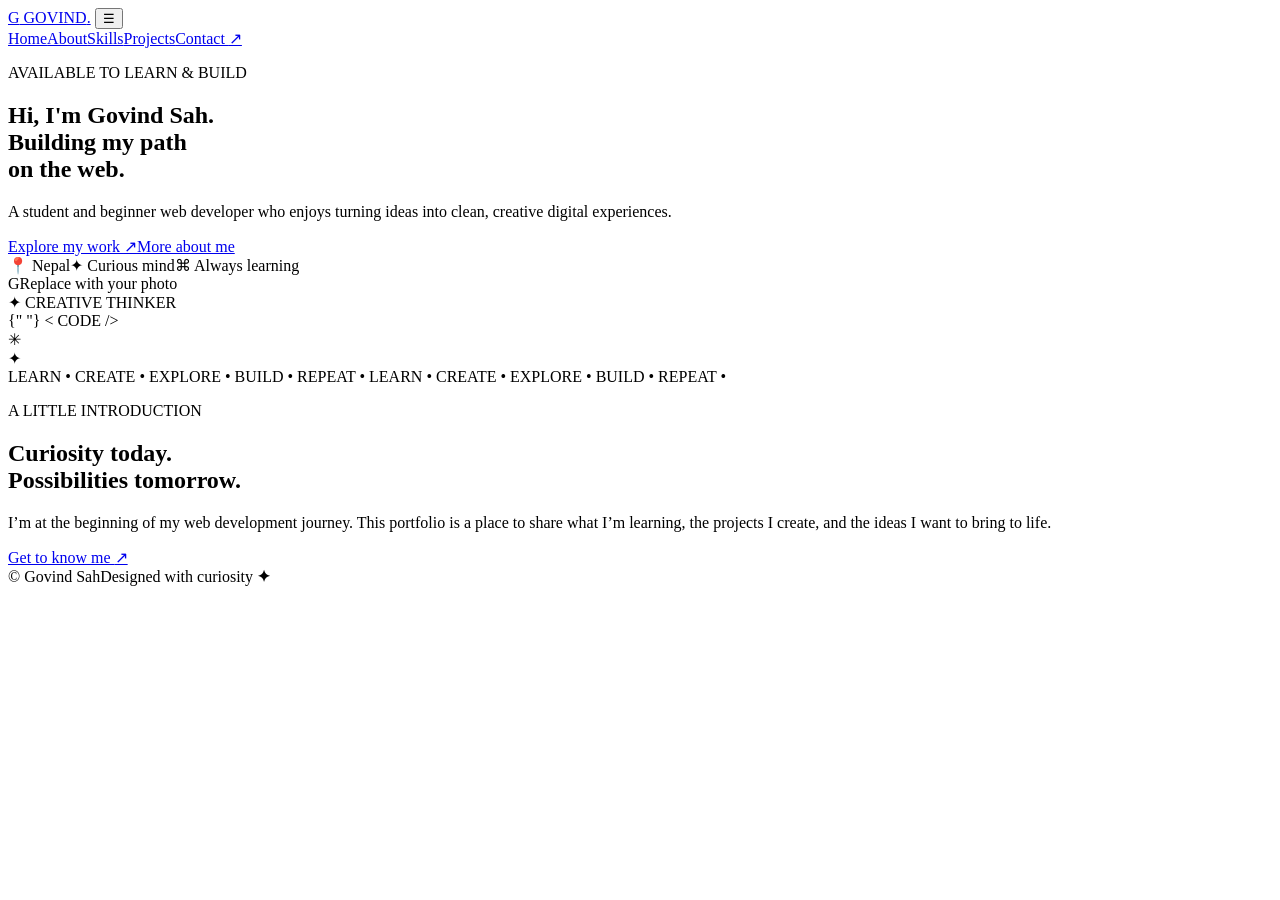
==== index.html @ 110ead77 "Add files via upload" ====
<!DOCTYPE html>
<html lang="en">

<head>
  <meta charset="UTF-8">
  <meta name="viewport" content="width=device-width, initial-scale=1.0">
  <meta name="description"
    content="Govind Sah — student and beginner web developer. Explore my skills, projects and contact details.">
  <title>Govind Sah | Portfolio</title>
  <link rel="preconnect" href="https://fonts.googleapis.com">
  <link rel="preconnect" href="https://fonts.gstatic.com" crossorigin>

  <link
    href="https://fonts.googleapis.com/css2?family=DM+Sans:wght@400;500;600;700&family=Space+Grotesk:wght@500;600;700&display=swap"
    rel="stylesheet">
  <link rel="stylesheet" href="css/style.css">
  <script src="js/script.js" defer></script>
</head>

<body>
  <header class="site-header"><a class="brand" href="index.html"><span class="brand-mark">G</span> GOVIND<span
        class="brand-dot">.</span></a>
    <button class="menu-toggle" aria-label="Open navigation" aria-expanded="false">☰</button>
    <nav class="nav-links"><a class="active" href="index.html">Home</a><a href="about.html">About</a><a
        href="skills.html">Skills</a><a href="projects.html">Projects</a><a class="nav-cta" href="contact.html">Contact
        <span>↗</span></a></nav>
  </header>
  <main>
    <section class="hero section-wrap">
      <div class="hero-copy">
        <p class="eyebrow"><span class="status-dot"></span> AVAILABLE TO LEARN & BUILD</p>
        <h1>Hi, I'm <span class="gradient-text">Govind Sah.</span><br>Building my path<br>on the <span
            class="outline-text">web.</span></h1>
        <p class="hero-lead">A student and beginner web developer who enjoys turning ideas into clean, creative digital
          experiences.</p>
        <div class="hero-actions"><a class="button button-primary" href="projects.html">Explore my work
            <span>↗</span></a><a class="button button-ghost" href="about.html">More about me</a></div>
        <div class="hero-meta"><span>📍 Nepal</span><span>✦ Curious mind</span><span>⌘ Always learning</span></div>
      </div>
      <div class="hero-visual">
        <div class="orbit orbit-one"></div>
        <div class="orbit orbit-two"></div>
        <div class="profile-frame">
          <div class="profile-placeholder">
            <span class="profile-initial">G</span><span class="photo-hint">Replace with
              your photo</span>
           
          </div>
        </div>
        <div class="floating-tag tag-top">✦ CREATIVE THINKER</div>
        <div class="floating-tag tag-bottom">{" "} &lt; CODE /&gt; </div>
        <div class="spark spark-one">✳</div>
        <div class="spark spark-two">✦</div>
      </div>
    </section>
    <section class="ticker">
      <div>LEARN • CREATE • EXPLORE • BUILD • REPEAT • LEARN • CREATE • EXPLORE • BUILD • REPEAT •</div>
    </section>
    <section class="section-wrap intro-strip">
      <div>
        <p class="eyebrow">A LITTLE INTRODUCTION</p>
        <h2>Curiosity today.<br><span class="gradient-text">Possibilities tomorrow.</span></h2>
      </div>
      <p>I’m at the beginning of my web development journey. This portfolio is a place to share what I’m learning, the
        projects I create, and the ideas I want to bring to life.</p><a class="text-link" href="about.html">Get to know
        me <span>↗</span></a>
    </section>
  </main>
  <footer class="footer"><span>© <span data-year></span> Govind Sah</span><span>Designed with curiosity <b>✦</b></span>
  </footer>
</body>

</html>
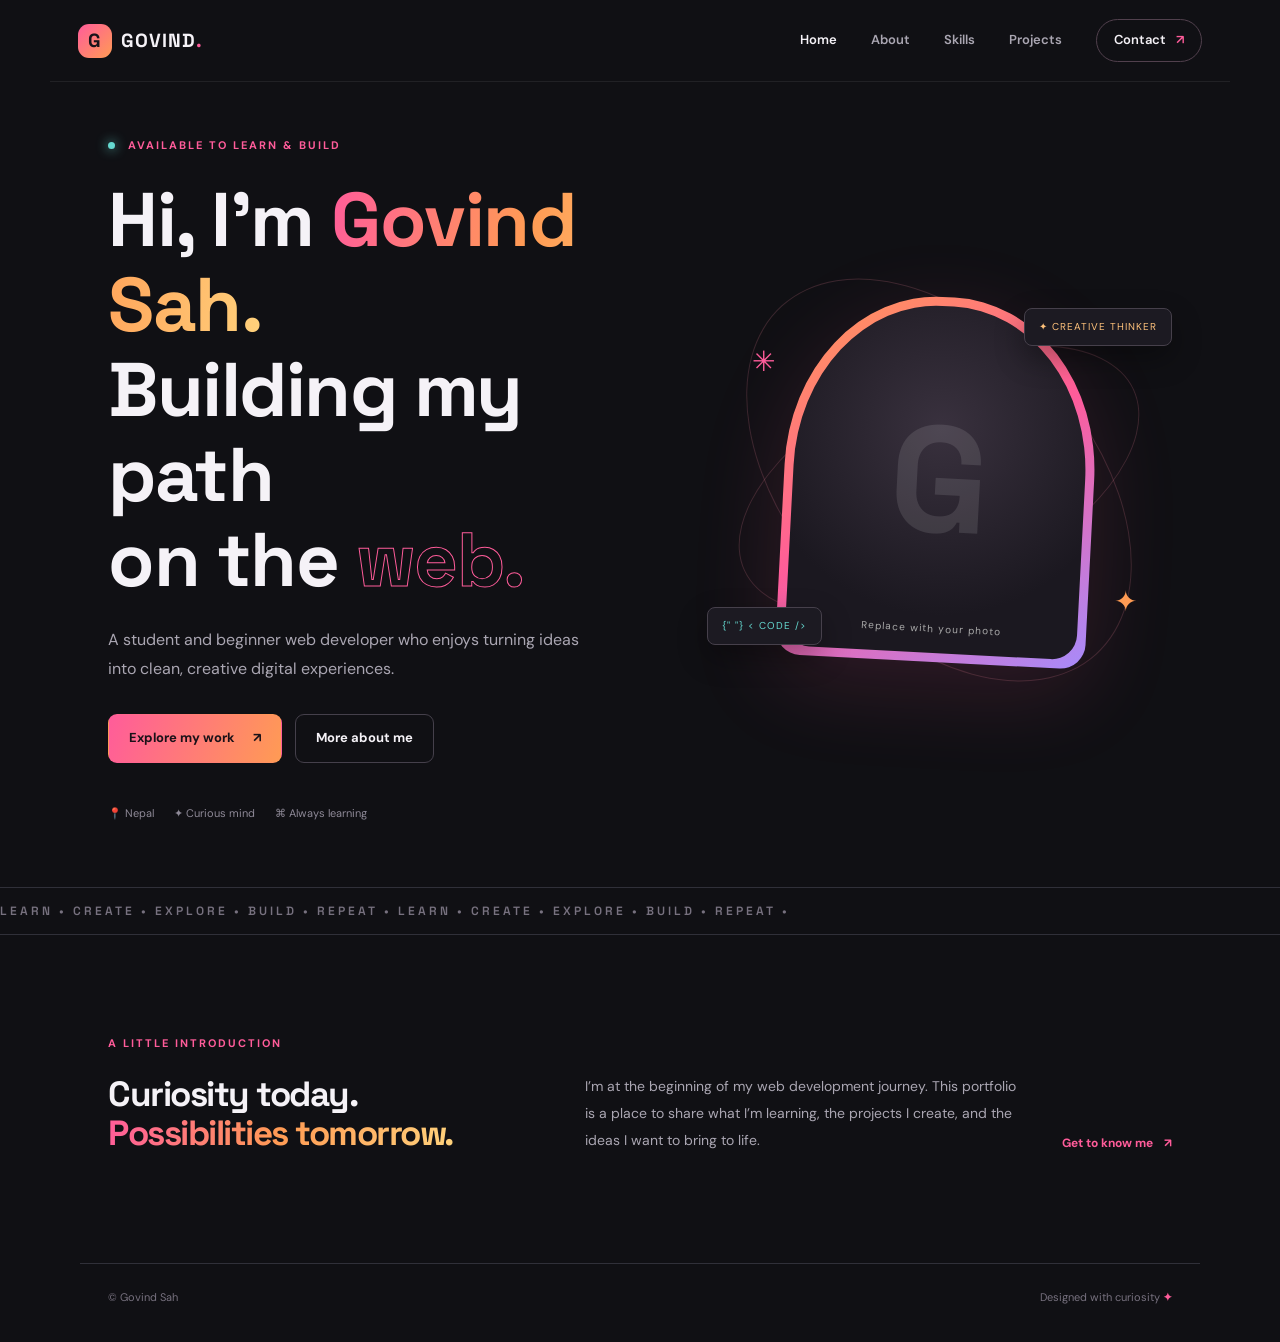
==== commit e46e46d9: "Update index.html" ====
--- a/index.html
+++ b/index.html
@@ -13,7 +13,7 @@
   <link
     href="https://fonts.googleapis.com/css2?family=DM+Sans:wght@400;500;600;700&family=Space+Grotesk:wght@500;600;700&display=swap"
     rel="stylesheet">
-  <link rel="stylesheet" href="css/style.css">
+  <link rel="stylesheet" href="style.css">
   <script src="js/script.js" defer></script>
 </head>
 
@@ -70,4 +70,4 @@
   </footer>
 </body>
 
-</html>+</html>
--- a/style.css
+++ b/style.css
@@ -0,0 +1,909 @@
+* {
+    box-sizing: border-box
+}
+
+:root {
+    --bg: #101014;
+    --panel: #19191f;
+    --panel2: #202027;
+    --text: #f5f2f7;
+    --muted: #aaa6b2;
+    --line: #303039;
+    --pink: #ff5c9a;
+    --orange: #ff9b54;
+    --purple: #a78bfa;
+    --cyan: #65d9d0
+}
+
+html {
+    scroll-behavior: smooth
+}
+
+body {
+    margin: 0;
+    background: var(--bg);
+    color: var(--text);
+    font-family: "DM Sans", sans-serif;
+    line-height: 1.6
+}
+
+a {
+    color: inherit;
+    text-decoration: none
+}
+
+.site-header {
+    height: 82px;
+    max-width: 1180px;
+    padding: 0 28px;
+    margin: auto;
+    display: flex;
+    align-items: center;
+    justify-content: space-between;
+    border-bottom: 1px solid rgba(255, 255, 255, .07)
+}
+
+.brand {
+    font: 700 19px "Space Grotesk";
+    letter-spacing: 1px;
+    display: flex;
+    align-items: center;
+    gap: 9px
+}
+
+.brand-mark {
+    display: grid;
+    place-items: center;
+    width: 34px;
+    height: 34px;
+    border-radius: 11px;
+    background: linear-gradient(135deg, var(--pink), var(--orange));
+    color: #17131a
+}
+
+.brand-dot {
+    color: var(--pink);
+    margin-left: -9px
+}
+
+.nav-links {
+    display: flex;
+    align-items: center;
+    gap: 34px;
+    color: var(--muted);
+    font-size: 13px;
+    font-weight: 600
+}
+
+.nav-links a:hover,
+.nav-links a.active {
+    color: var(--text)
+}
+
+.nav-cta {
+    border: 1px solid #51404d;
+    border-radius: 30px;
+    padding: 10px 17px;
+    color: var(--text) !important
+}
+
+.nav-cta span {
+    color: var(--pink);
+    margin-left: 7px
+}
+
+.menu-toggle {
+    display: none;
+    background: none;
+    border: 0;
+    color: var(--text);
+    font-size: 25px
+}
+
+.section-wrap {
+    max-width: 1120px;
+    margin: auto;
+    padding-left: 28px;
+    padding-right: 28px
+}
+
+.hero {
+    min-height: 650px;
+    display: grid;
+    grid-template-columns: 1.1fr .9fr;
+    align-items: center;
+    gap: 30px;
+    padding-top: 55px;
+    padding-bottom: 65px
+}
+
+.eyebrow {
+    font-size: 11px;
+    letter-spacing: 2px;
+    font-weight: 700;
+    color: var(--pink);
+    margin: 0 0 22px
+}
+
+.status-dot {
+    display: inline-block;
+    width: 7px;
+    height: 7px;
+    background: var(--cyan);
+    border-radius: 50%;
+    margin-right: 8px;
+    box-shadow: 0 0 12px var(--cyan)
+}
+
+h1,
+h2,
+h3 {
+    font-family: "Space Grotesk", sans-serif;
+    line-height: 1.12;
+    letter-spacing: -1.5px
+}
+
+.hero h1 {
+    font-size: clamp(48px, 6.2vw, 76px);
+    margin: 0 0 24px
+}
+
+.gradient-text {
+    background: linear-gradient(100deg, var(--pink), var(--orange), #ffd27c);
+    -webkit-background-clip: text;
+    background-clip: text;
+    color: transparent
+}
+
+.outline-text {
+    color: transparent;
+    -webkit-text-stroke: 1px var(--pink)
+}
+
+.hero-lead,
+.page-lead {
+    color: var(--muted);
+    font-size: 16px;
+    max-width: 500px;
+    line-height: 1.8
+}
+
+.hero-actions {
+    display: flex;
+    gap: 13px;
+    margin-top: 30px;
+    flex-wrap: wrap
+}
+
+.button {
+    display: inline-flex;
+    align-items: center;
+    justify-content: center;
+    gap: 18px;
+    padding: 13px 20px;
+    border-radius: 9px;
+    font-size: 13px;
+    font-weight: 700;
+    border: 1px solid transparent;
+    cursor: pointer;
+    transition: .2s
+}
+
+.button:hover {
+    transform: translateY(-3px)
+}
+
+.button-primary {
+    background: linear-gradient(110deg, var(--pink), var(--orange));
+    color: #1a1118
+}
+
+.button-ghost {
+    border-color: #45404b;
+    color: var(--text)
+}
+
+.hero-meta {
+    display: flex;
+    gap: 20px;
+    flex-wrap: wrap;
+    margin-top: 42px;
+    color: #8e8997;
+    font-size: 11px
+}
+
+.hero-visual {
+    height: 440px;
+    position: relative;
+    display: grid;
+    place-items: center
+}
+
+.profile-frame {
+    width: min(310px, 75%);
+    height: 365px;
+    border-radius: 48% 48% 25px 25px;
+    background: linear-gradient(145deg, #ff9b54, #ff5c9a 50%, #a78bfa);
+    padding: 9px;
+    transform: rotate(3deg);
+    box-shadow: 0 25px 90px #ff5c9a24
+}
+
+.profile-placeholder {
+    height: 100%;
+    width: 100%;
+    border-radius: inherit;
+    background: radial-gradient(circle at 50% 35%, #39313e, #1b1820 70%);
+    display: flex;
+    align-items: center;
+    justify-content: center;
+    flex-direction: column;
+    overflow: hidden
+}
+
+.profile-initial {
+    font: 700 150px "Space Grotesk";
+    color: #ffffff1c
+}
+
+.photo-hint {
+    font-size: 10px;
+    letter-spacing: 1px;
+    color: #aaa;
+    position: absolute;
+    bottom: 25px
+}
+
+.orbit {
+    position: absolute;
+    border: 1px solid #ff8da52d;
+    border-radius: 50%;
+    transform: rotate(-25deg)
+}
+
+.orbit-one {
+    width: 430px;
+    height: 220px
+}
+
+.orbit-two {
+    width: 470px;
+    height: 300px;
+    transform: rotate(48deg)
+}
+
+.floating-tag {
+    position: absolute;
+    padding: 10px 14px;
+    border: 1px solid #46404b;
+    background: #1c1a22;
+    border-radius: 8px;
+    font-size: 10px;
+    letter-spacing: 1px;
+    box-shadow: 0 12px 30px #0005
+}
+
+.tag-top {
+    top: 48px;
+    right: 0;
+    color: #ffc27b
+}
+
+.tag-bottom {
+    bottom: 55px;
+    left: 0;
+    color: var(--cyan)
+}
+
+.spark {
+    position: absolute;
+    color: var(--pink);
+    font-size: 28px
+}
+
+.spark-one {
+    top: 80px;
+    left: 45px
+}
+
+.spark-two {
+    bottom: 75px;
+    right: 35px;
+    color: var(--orange)
+}
+
+.ticker {
+    overflow: hidden;
+    border-top: 1px solid var(--line);
+    border-bottom: 1px solid var(--line);
+    padding: 15px 0;
+    color: #77717f;
+    font: 600 12px "Space Grotesk";
+    letter-spacing: 3px;
+    white-space: nowrap
+}
+
+.ticker div {
+    width: max-content;
+    animation: slide 30s linear infinite
+}
+
+@keyframes slide {
+    to {
+        transform: translateX(-35%)
+    }
+}
+
+.intro-strip {
+    padding-top: 100px;
+    padding-bottom: 110px;
+    display: grid;
+    grid-template-columns: 1fr 1fr auto;
+    align-items: end;
+    gap: 35px
+}
+
+.intro-strip h2 {
+    font-size: 35px;
+    margin: 0
+}
+
+.intro-strip>p {
+    color: var(--muted);
+    font-size: 14px;
+    line-height: 1.9;
+    margin: 0
+}
+
+.text-link {
+    font-size: 12px;
+    font-weight: 700;
+    color: var(--pink);
+    white-space: nowrap
+}
+
+.text-link span {
+    margin-left: 8px
+}
+
+.footer {
+    max-width: 1120px;
+    margin: auto;
+    padding: 25px 28px 35px;
+    border-top: 1px solid var(--line);
+    display: flex;
+    justify-content: space-between;
+    color: #77717f;
+    font-size: 11px
+}
+
+.footer b {
+    color: var(--pink)
+}
+
+.page-main {
+    min-height: calc(100vh - 150px);
+    padding-top: 85px;
+    padding-bottom: 100px
+}
+
+.page-title {
+    font-size: clamp(48px, 6vw, 70px);
+    margin: 0 0 22px
+}
+
+.about-grid {
+    display: grid;
+    grid-template-columns: .8fr 1.2fr;
+    gap: 70px;
+    align-items: start;
+    margin-top: 65px
+}
+
+.about-photo {
+    position: relative
+}
+
+.profile-placeholder.large {
+    height: 430px;
+    border-radius: 150px 150px 18px 18px;
+    background: linear-gradient(145deg, #332633, #17171d);
+    border: 1px solid #594050
+}
+
+.large .profile-initial {
+    font-size: 180px
+}
+
+.photo-caption {
+    display: block;
+    color: #88818e;
+    font-size: 9px;
+    letter-spacing: 1.7px;
+    margin-top: 16px
+}
+
+.about-content h2,
+.contact-copy h2 {
+    font-size: 29px;
+    margin: 0 0 20px
+}
+
+.about-content p,
+.contact-copy p {
+    color: var(--muted);
+    font-size: 14px;
+    line-height: 1.9
+}
+
+.fact-grid {
+    display: grid;
+    grid-template-columns: 1fr 1fr;
+    gap: 10px;
+    margin: 28px 0
+}
+
+.fact-card {
+    background: var(--panel);
+    border: 1px solid var(--line);
+    border-radius: 10px;
+    padding: 16px
+}
+
+.fact-card strong {
+    display: block;
+    color: var(--pink);
+    font: 700 20px "Space Grotesk"
+}
+
+.fact-card span {
+    font-size: 12px;
+    color: var(--muted)
+}
+
+.skills-grid {
+    display: grid;
+    grid-template-columns: repeat(4, 1fr);
+    gap: 15px;
+    margin-top: 55px
+}
+
+.skill-card {
+    background: var(--panel);
+    border: 1px solid var(--line);
+    border-radius: 13px;
+    padding: 25px 20px;
+    min-height: 230px;
+    transition: .25s
+}
+
+.skill-card:hover,
+.project-card:hover {
+    transform: translateY(-5px);
+    border-color: #79506a
+}
+
+.skill-icon {
+    width: 43px;
+    height: 43px;
+    border-radius: 12px;
+    display: grid;
+    place-items: center;
+    font: 700 17px "Space Grotesk";
+    margin-bottom: 25px
+}
+
+.orange {
+    background: #ff9b5422;
+    color: var(--orange)
+}
+
+.pink {
+    background: #ff5c9a22;
+    color: var(--pink)
+}
+
+.yellow {
+    background: #ffd27c22;
+    color: #ffd27c
+}
+
+.blue {
+    background: #65d9d022;
+    color: var(--cyan)
+}
+
+.skill-card h2 {
+    font-size: 20px;
+    margin: 0 0 10px
+}
+
+.skill-card p,
+.project-info p {
+    font-size: 12px;
+    color: var(--muted);
+    line-height: 1.7
+}
+
+.skill-level {
+    font-size: 9px;
+    letter-spacing: 1.5px;
+    color: var(--pink);
+    font-weight: 700
+}
+
+.note-panel {
+    display: flex;
+    gap: 20px;
+    align-items: center;
+    background: linear-gradient(110deg, #291d2a, #1b1b22);
+    border: 1px solid #503548;
+    border-radius: 14px;
+    padding: 25px;
+    margin-top: 30px
+}
+
+.note-star {
+    font-size: 30px;
+    color: var(--orange)
+}
+
+.note-panel h2 {
+    font-size: 19px;
+    margin: 0 0 5px
+}
+
+.note-panel p {
+    font-size: 12px;
+    color: var(--muted);
+    margin: 0
+}
+
+.projects-grid {
+    display: grid;
+    grid-template-columns: repeat(3, 1fr);
+    gap: 18px;
+    margin-top: 55px
+}
+
+.project-card {
+    background: var(--panel);
+    border: 1px solid var(--line);
+    border-radius: 13px;
+    overflow: hidden;
+    transition: .25s
+}
+
+.project-art {
+    height: 190px;
+    display: flex;
+    align-items: center;
+    justify-content: center;
+    position: relative;
+    overflow: hidden
+}
+
+.art-one {
+    background: radial-gradient(circle at 50% 50%, #ff9b5466, #542d43 60%, #211923)
+}
+
+.art-two {
+    background: radial-gradient(circle at 50% 50%, #65d9d066, #183b42 60%, #171e25)
+}
+
+.art-three {
+    background: radial-gradient(circle at 50% 50%, #a78bfa77, #49335f 60%, #201b29)
+}
+
+.art-symbol {
+    font: 700 85px "Space Grotesk";
+    color: #ffffffb0
+}
+
+.art-label {
+    position: absolute;
+    bottom: 15px;
+    left: 18px;
+    font-size: 9px;
+    letter-spacing: 2px;
+    color: #ffffffb5
+}
+
+.project-info {
+    padding: 20px 20px 5px;
+    display: flex;
+    justify-content: space-between;
+    gap: 10px
+}
+
+.project-info h2 {
+    font-size: 18px;
+    margin: 0
+}
+
+.project-info p {
+    margin: 8px 0
+}
+
+.project-arrow {
+    color: var(--pink);
+    font-size: 20px
+}
+
+.tag-row {
+    display: flex;
+    gap: 7px;
+    padding: 12px 20px 20px
+}
+
+.tag-row span {
+    font-size: 9px;
+    color: #c3bac8;
+    background: #292630;
+    padding: 5px 9px;
+    border-radius: 20px
+}
+
+.contact-grid {
+    display: grid;
+    grid-template-columns: .8fr 1.2fr;
+    gap: 70px;
+    margin-top: 60px
+}
+
+.contact-detail {
+    display: flex;
+    gap: 15px;
+    align-items: center;
+    margin-top: 30px
+}
+
+.contact-detail>span {
+    width: 43px;
+    height: 43px;
+    display: grid;
+    place-items: center;
+    border-radius: 12px;
+    background: #ff5c9a22;
+    color: var(--pink);
+    font-size: 20px
+}
+
+.contact-detail small {
+    display: block;
+    font-size: 9px;
+    letter-spacing: 1.5px;
+    color: #888
+}
+
+.contact-detail strong {
+    font-size: 13px
+}
+
+.small-muted {
+    font-size: 10px !important;
+    color: #777 !important
+}
+
+.contact-form {
+    background: var(--panel);
+    border: 1px solid var(--line);
+    border-radius: 14px;
+    padding: 28px;
+    display: flex;
+    flex-direction: column;
+    gap: 10px
+}
+
+.contact-form label {
+    font-size: 11px;
+    font-weight: 700;
+    color: #d5ced9;
+    margin-top: 8px
+}
+
+.contact-form input,
+.contact-form textarea {
+    width: 100%;
+    background: #111116;
+    border: 1px solid #393640;
+    border-radius: 8px;
+    padding: 13px;
+    color: var(--text);
+    font: 13px "DM Sans";
+    outline: none
+}
+
+.contact-form input:focus,
+.contact-form textarea:focus {
+    border-color: var(--pink)
+}
+
+.contact-form textarea {
+    resize: vertical
+}
+
+.contact-form .button {
+    align-self: flex-start;
+    margin-top: 10px
+}
+
+.form-message {
+    font-size: 10px;
+    color: #918a98;
+    margin: 0
+}
+
+.form-message.success {
+    color: var(--cyan)
+}
+
+@media(max-width:800px) {
+    .nav-links {
+        gap: 17px
+    }
+
+    .hero {
+        grid-template-columns: 1fr;
+        min-height: auto;
+        padding-top: 75px
+    }
+
+    .hero-visual {
+        height: 390px
+    }
+
+    .intro-strip {
+        grid-template-columns: 1fr 1fr
+    }
+
+    .intro-strip .text-link {
+        grid-column: 1/-1
+    }
+
+    .skills-grid {
+        grid-template-columns: repeat(2, 1fr)
+    }
+
+    .projects-grid {
+        grid-template-columns: 1fr 1fr
+    }
+
+    .about-grid,
+    .contact-grid {
+        gap: 35px
+    }
+}
+
+@media(max-width:600px) {
+    .site-header {
+        height: 70px;
+        padding: 0 20px
+    }
+
+    .menu-toggle {
+        display: block
+    }
+
+    .nav-links {
+        display: none;
+        position: absolute;
+        z-index: 5;
+        top: 70px;
+        left: 0;
+        right: 0;
+        padding: 20px;
+        background: #17171d;
+        border-bottom: 1px solid var(--line);
+        flex-direction: column;
+        align-items: stretch;
+        gap: 18px
+    }
+
+    .nav-links.open {
+        display: flex
+    }
+
+    .nav-cta {
+        align-self: flex-start
+    }
+
+    .section-wrap {
+        padding-left: 21px;
+        padding-right: 21px
+    }
+
+    .hero {
+        padding-top: 60px
+    }
+
+    .hero h1 {
+        font-size: 49px
+    }
+
+    .hero-visual {
+        height: 340px
+    }
+
+    .profile-frame {
+        height: 300px;
+        width: 245px
+    }
+
+    .orbit-one {
+        width: 310px
+    }
+
+    .orbit-two {
+        width: 340px
+    }
+
+    .tag-top {
+        right: -3px
+    }
+
+    .tag-bottom {
+        left: -4px
+    }
+
+    .intro-strip {
+        grid-template-columns: 1fr;
+        padding-top: 70px;
+        padding-bottom: 75px;
+        gap: 20px
+    }
+
+    .intro-strip h2 {
+        font-size: 30px
+    }
+
+    .page-main {
+        padding-top: 65px
+    }
+
+    .page-title {
+        font-size: 48px
+    }
+
+    .about-grid,
+    .contact-grid {
+        grid-template-columns: 1fr
+    }
+
+    .about-photo {
+        max-width: 340px
+    }
+
+    .profile-placeholder.large {
+        height: 360px
+    }
+
+    .skills-grid {
+        grid-template-columns: 1fr 1fr;
+        gap: 10px
+    }
+
+    .skill-card {
+        padding: 18px 14px;
+        min-height: 220px
+    }
+
+    .projects-grid {
+        grid-template-columns: 1fr
+    }
+
+    .project-art {
+        height: 180px
+    }
+
+    .footer {
+        padding-left: 21px;
+        padding-right: 21px;
+        gap: 15px;
+        flex-wrap: wrap
+    }
+
+    .contact-form {
+        padding: 20px
+    }
+}
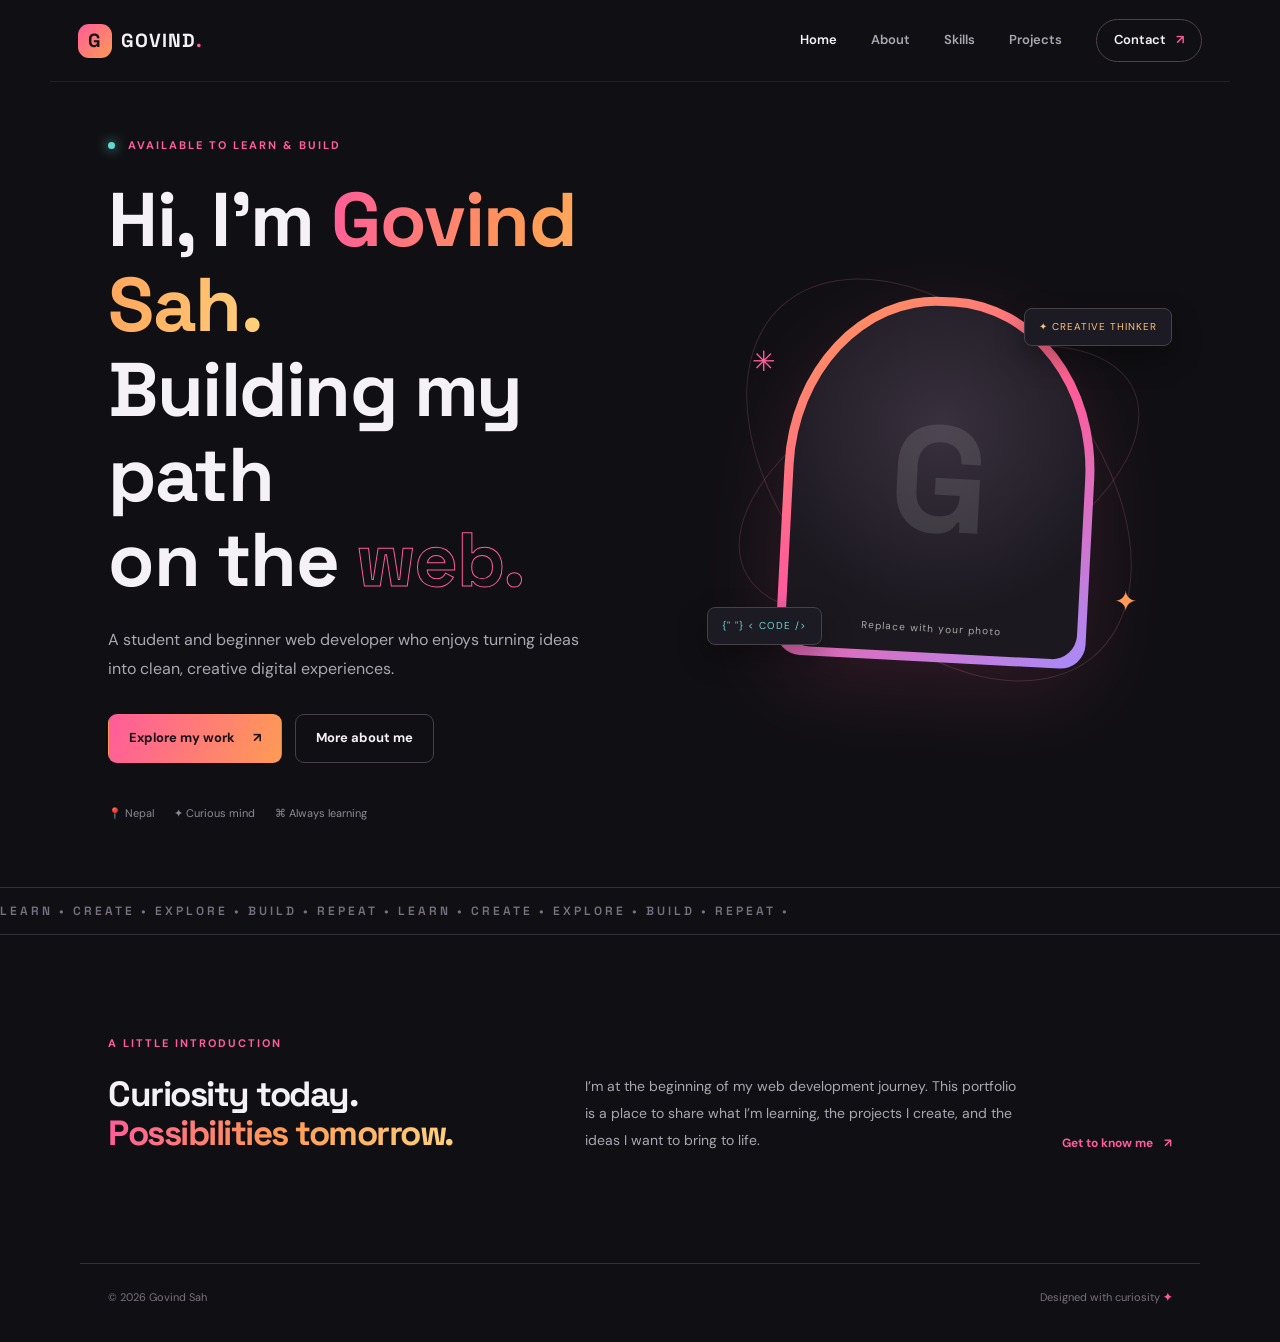
==== commit c0bfd5b2: "Update index.html" ====
--- a/index.html
+++ b/index.html
@@ -14,7 +14,7 @@
     href="https://fonts.googleapis.com/css2?family=DM+Sans:wght@400;500;600;700&family=Space+Grotesk:wght@500;600;700&display=swap"
     rel="stylesheet">
   <link rel="stylesheet" href="style.css">
-  <script src="js/script.js" defer></script>
+  <script src="script.js" defer></script>
 </head>
 
 <body>
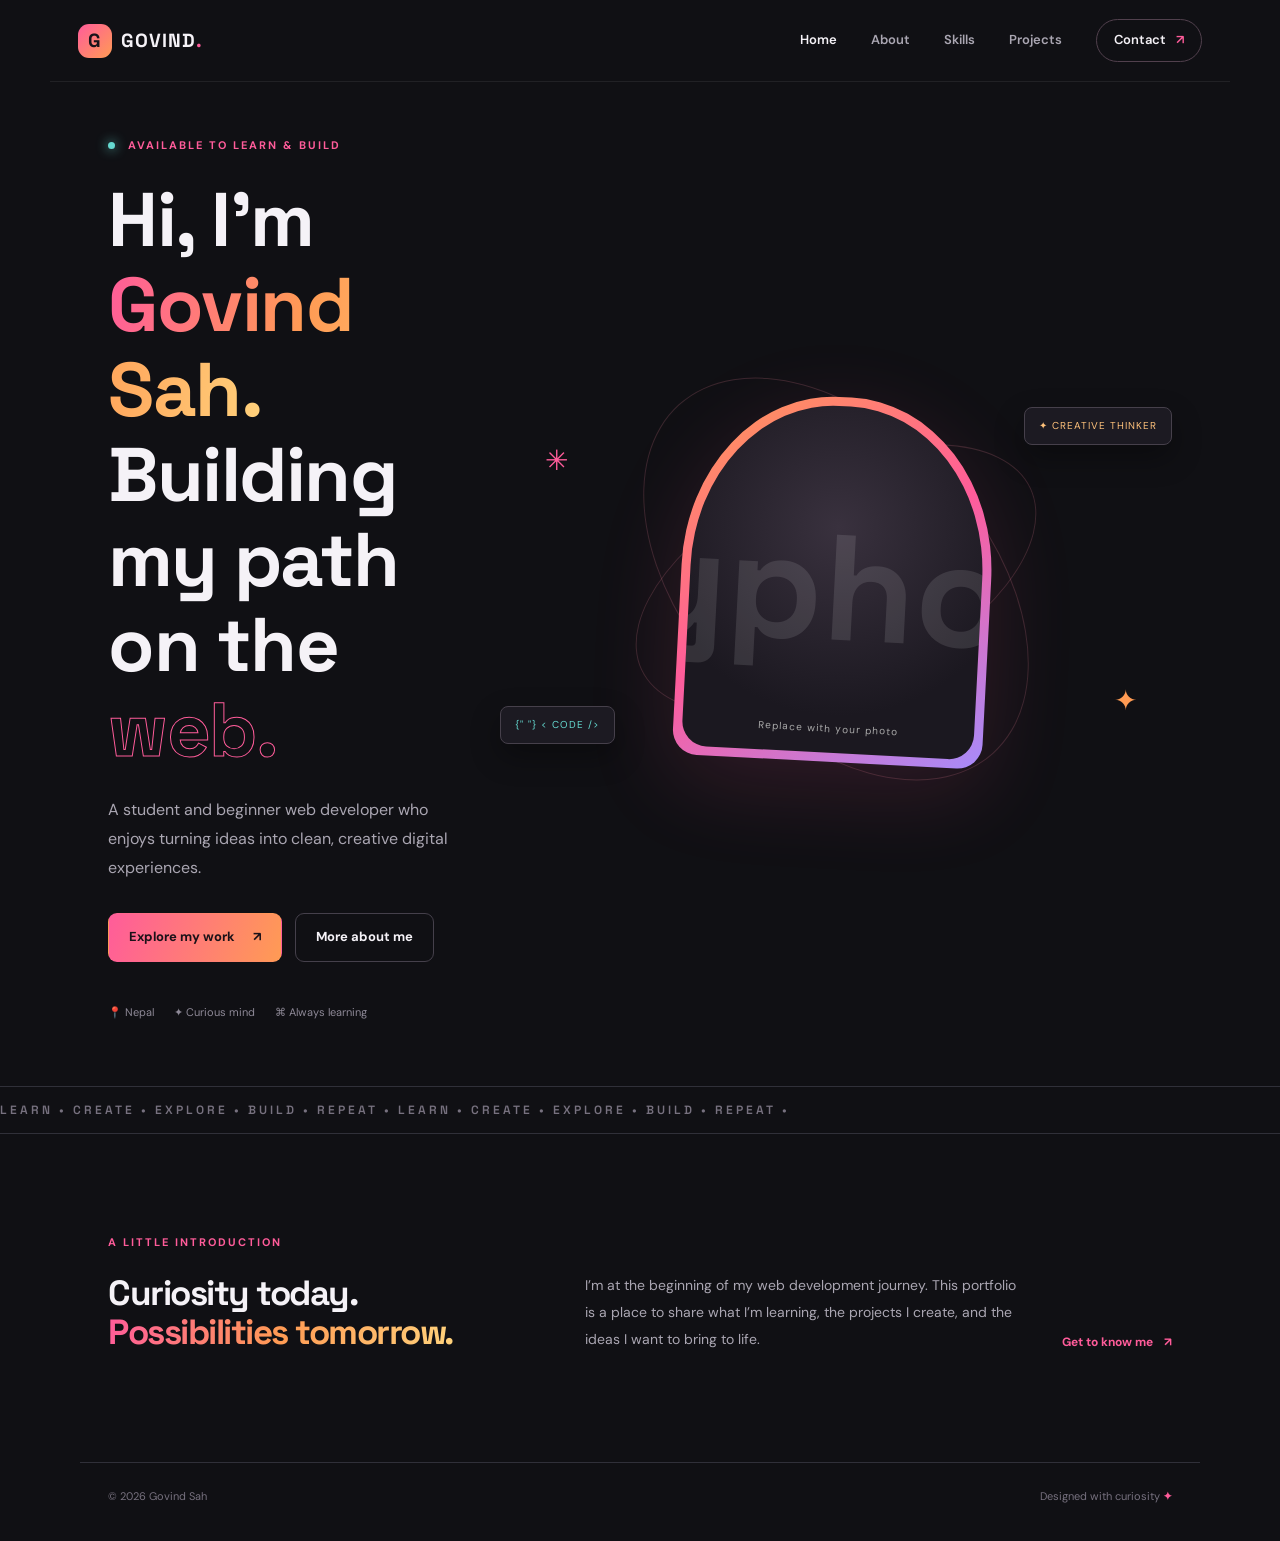
==== commit 00e8f0ea: "Update index.html" ====
--- a/index.html
+++ b/index.html
@@ -42,7 +42,9 @@
         <div class="orbit orbit-two"></div>
         <div class="profile-frame">
           <div class="profile-placeholder">
-            <span class="profile-initial">G</span><span class="photo-hint">Replace with
+            <span class="profile-initial">
+              <img src="image/profile.png" alt="myphoto" style="width: 330px; height: 365px;">
+            </span><span class="photo-hint">Replace with
               your photo</span>
            
           </div>
